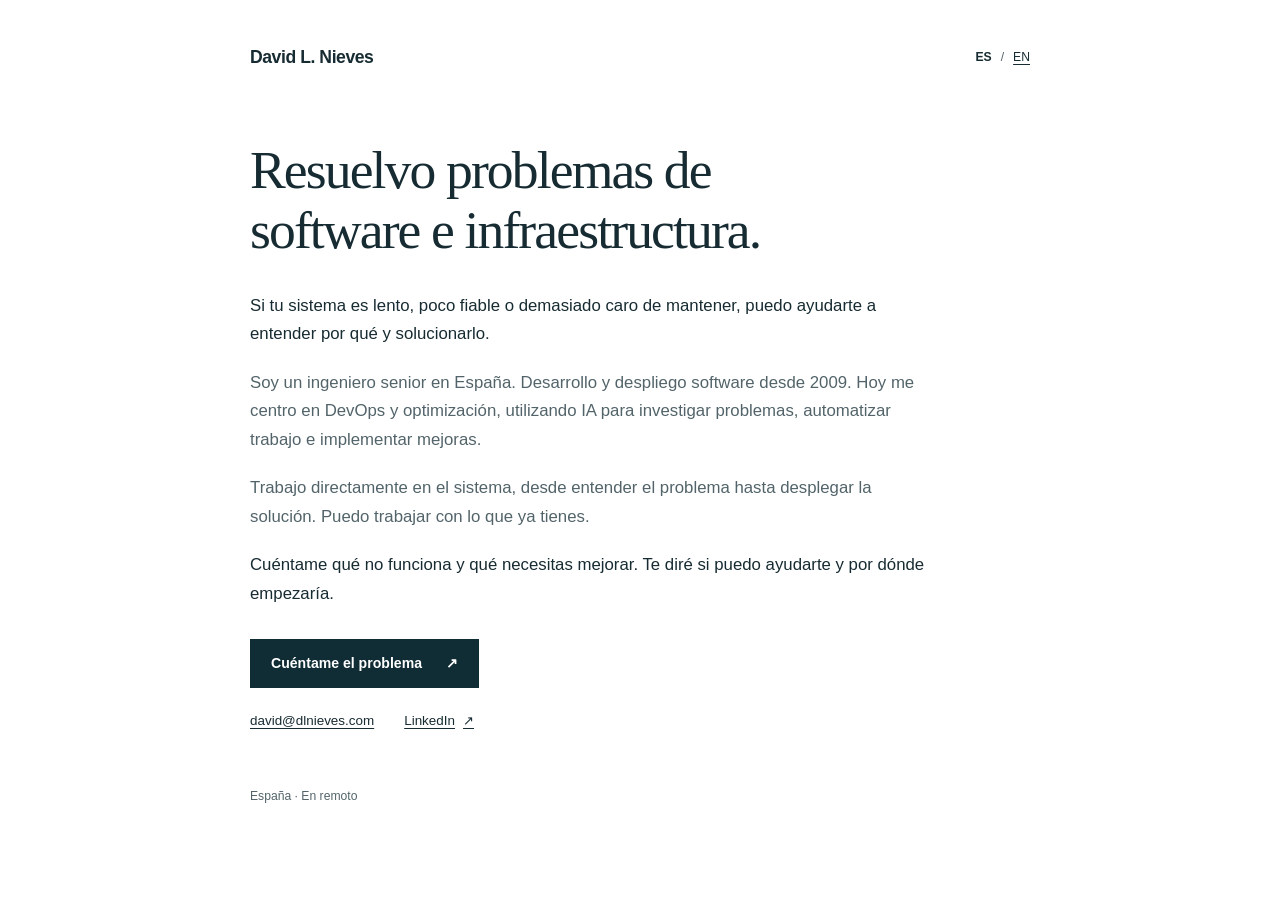
==== es/index.html @ 9851ccc9 "Publish the approved personal profile" ====
<!doctype html>
<html lang="es">
<head>
<meta charset="utf-8">
<meta name="viewport" content="width=device-width, initial-scale=1">
<title>David L. Nieves | DevOps, optimización e IA aplicada</title>
<meta name="description" content="Soy David L. Nieves, ingeniero senior en España. Resuelvo problemas de software e infraestructura con DevOps, optimización y uso práctico de IA.">
<meta name="theme-color" content="#102c35">
<link rel="canonical" href="https://dlnieves.com/es/">
<link rel="alternate" hreflang="en" href="https://dlnieves.com/">
<link rel="alternate" hreflang="es" href="https://dlnieves.com/es/">
<link rel="alternate" hreflang="x-default" href="https://dlnieves.com/">
<meta property="og:type" content="profile">
<meta property="og:title" content="David L. Nieves | DevOps, optimización e IA aplicada">
<meta property="og:description" content="Soy David L. Nieves, ingeniero senior en España. Resuelvo problemas de software e infraestructura con DevOps, optimización y uso práctico de IA.">
<meta property="og:url" content="https://dlnieves.com/es/">
<meta property="og:site_name" content="David L. Nieves">
<meta property="og:locale" content="es_ES">
<meta name="twitter:card" content="summary">
<link rel="alternate" type="application/json" href="../profile.json" title="Professional profile data">
<script type="application/ld+json">{"@context":"https://schema.org","@graph":[{"@type":"Person","@id":"https://dlnieves.com/#person","name":"David L. Nieves","url":"https://dlnieves.com/","jobTitle":"Software Engineer","description":"Soy un ingeniero senior en España. Desarrollo y despliego software desde 2009. Hoy me centro en DevOps y optimización, utilizando IA para investigar problemas, automatizar trabajo e implementar mejoras.","email":"mailto:david@dlnieves.com","sameAs":["https://www.linkedin.com/in/david-leonardo-nieves-naranjo/"],"homeLocation":{"@type":"Country","name":"Spain"},"knowsLanguage":["Spanish","English","French"],"knowsAbout":["DevOps","System optimization","Applied AI","Software engineering","Infrastructure"]},{"@type":"ProfilePage","@id":"https://dlnieves.com/es/#profile","url":"https://dlnieves.com/es/","name":"David L. Nieves | DevOps, optimización e IA aplicada","description":"Soy David L. Nieves, ingeniero senior en España. Resuelvo problemas de software e infraestructura con DevOps, optimización y uso práctico de IA.","inLanguage":"es","mainEntity":{"@id":"https://dlnieves.com/#person"}}]}</script>
<link rel="icon" href="../favicon.svg" type="image/svg+xml">
<link rel="stylesheet" href="../style.css">
</head>
<body class="personal-page">
<a class="skip-link" href="#main">Saltar al contenido</a>
<header class="personal-header personal-width">
  <h1>David L. Nieves</h1>
  <div class="language-switch" aria-label="Idioma"><span aria-current="page">ES</span><span aria-hidden="true">/</span><a href="../" lang="en" hreflang="en">EN</a></div>
</header>
<main id="main" class="personal-main personal-width" tabindex="-1">
  <p class="personal-lead">Resuelvo problemas de software e infraestructura.</p>
  <div class="personal-copy">
    <p>Si tu sistema es lento, poco fiable o demasiado caro de mantener, puedo ayudarte a entender por qué y solucionarlo.</p>
    <p>Soy un ingeniero senior en España. Desarrollo y despliego software desde 2009. Hoy me centro en DevOps y optimización, utilizando IA para investigar problemas, automatizar trabajo e implementar mejoras.</p>
    <p>Trabajo directamente en el sistema, desde entender el problema hasta desplegar la solución. Puedo trabajar con lo que ya tienes.</p>
    <p>Cuéntame qué no funciona y qué necesitas mejorar. Te diré si puedo ayudarte y por dónde empezaría.</p>
  </div>
  <a class="button button-primary personal-cta" href="mailto:david@dlnieves.com">Cuéntame el problema<span aria-hidden="true">↗</span></a>
  <div class="personal-links"><a href="mailto:david@dlnieves.com">david@dlnieves.com</a><a href="https://www.linkedin.com/in/david-leonardo-nieves-naranjo/" rel="me">LinkedIn<span aria-hidden="true">↗</span></a></div>
</main>
<footer class="personal-footer personal-width"><p>España · En remoto</p></footer>
</body>
</html>
---- style.css ----
:root {
  color-scheme: light;
  --ink: #172b32;
  --muted: #52646a;
  --accent: #102c35;
  --accent-hover: #254b56;
  --paper: #ffffff;
  --tint: #f0f4f3;
  --line: #d7e0de;
  --focus: #ad5e23;
  --font-body: -apple-system, BlinkMacSystemFont, "Segoe UI", Arial, sans-serif;
  --font-display: Georgia, "Times New Roman", serif;
  --page-width: 1120px;
}
*, *::before, *::after { box-sizing: border-box; }
html { scroll-behavior: smooth; scroll-padding-top: 2rem; }
body { margin: 0; background: var(--paper); color: var(--ink); font: 400 18px/1.65 var(--font-body); -webkit-font-smoothing: antialiased; }
h1, h2, h3, p, ul, dl, dd { margin: 0; }
h1, h2, h3 { text-wrap: balance; }
h1, h2 { font-family: var(--font-display); font-weight: 400; letter-spacing: -.035em; }
h1 { font-size: clamp(3rem, 6.2vw, 5.3rem); line-height: 1.06; }
h2 { font-size: clamp(1.9rem, 3vw, 2.45rem); line-height: 1.2; }
h3 { font-size: 1.12rem; line-height: 1.4; font-weight: 650; letter-spacing: -.015em; }
a { color: inherit; text-decoration-thickness: 1px; text-underline-offset: .24em; }
a:hover { color: var(--accent-hover); }
button { font: inherit; color: inherit; cursor: pointer; }
a, button { -webkit-tap-highlight-color: transparent; }
:focus-visible { outline: 3px solid var(--focus); outline-offset: 5px; }
[hidden] { display: none !important; }
::selection { color: var(--paper); background: var(--accent); }
@media (prefers-reduced-motion: reduce) { html { scroll-behavior: auto; } }
.page-width { width: min(var(--page-width), calc(100% - 48px)); margin-inline: auto; }
.personal-width { width: min(780px, calc(100% - 64px)); margin-inline: auto; }
.personal-header { display: flex; align-items: center; justify-content: space-between; gap: 28px; padding-top: 45px; }
.personal-main { padding-top: 70px; padding-bottom: 54px; }
.personal-copy { max-width: 690px; }
.personal-copy p + p { margin-top: 20px; }
.personal-links { display: flex; align-items: center; flex-wrap: wrap; gap: 12px 30px; margin-top: 22px; }
.personal-footer { padding-bottom: 32px; }
.error-page { padding-block: 80px; }
.error-page p { margin-block: 20px 30px; }
@media (max-width: 600px) {
  .personal-width { width: calc(100% - 40px); }
  .personal-header { padding-top: 28px; }
  .personal-main { padding-top: 44px; padding-bottom: 40px; }
}
.skip-link { position: absolute; left: 20px; top: -100px; padding: 10px 18px; background: var(--paper); z-index: 10; }
.skip-link:focus { top: 12px; }
.personal-header h1 { font-family: var(--font-body); font-size: 1.1rem; line-height: 1.4; font-weight: 650; letter-spacing: -.025em; }
.language-switch { display: flex; align-items: center; gap: 9px; font-size: .76rem; }
.language-switch [aria-current] { font-weight: 700; }
.language-switch > span:nth-child(2) { color: var(--muted); }
.personal-lead { max-width: 760px; font-family: var(--font-display); font-size: clamp(2.2rem, 4.7vw, 3.35rem); line-height: 1.12; letter-spacing: -.035em; text-wrap: balance; margin-bottom: 32px; }
.personal-copy { font-size: 1.05rem; line-height: 1.7; }
.personal-copy p { color: var(--muted); }
.personal-copy p:first-child, .personal-copy p:last-child { color: var(--ink); }
.button { display: inline-flex; align-items: center; justify-content: center; gap: 24px; min-height: 48px; padding: 12px 20px; text-decoration: none; font-size: .88rem; font-weight: 600; border: 1px solid transparent; }
.button-primary { background: var(--accent); color: var(--paper); }
.button-primary:hover { color: var(--paper); background: var(--accent-hover); }
.personal-cta { margin-top: 30px; }
.personal-links { font-size: .84rem; }
.personal-links a { display: inline-flex; align-items: center; gap: 8px; }
.personal-footer { font-size: .76rem; color: var(--muted); }
@media (max-width: 420px) {
  .personal-copy { font-size: 1rem; }
  .personal-lead { margin-bottom: 26px; }
}
@media print {

body { color: #000; background: white; font-size: 11pt; }
.personal-width { width: 100%; max-width: none; }
.personal-header { padding: 0; }
.personal-header h1 { font-size: 14pt; }
.language-switch, .skip-link, .personal-cta, .personal-footer { display: none !important; }
.personal-main { padding-top: 24px; padding-bottom: 0; }
.personal-lead { font-size: 28pt; margin-bottom: 20px; }
.personal-copy { max-width: none; font-size: 11pt; line-height: 1.6; }
.personal-copy p { color: #000; }
.personal-copy p + p { margin-top: 14px; }
.personal-links { margin-top: 24px; font-size: 10pt; }
.personal-links a { color: #000; text-decoration: none; }
}
@page { size: A4; margin: 20mm; }
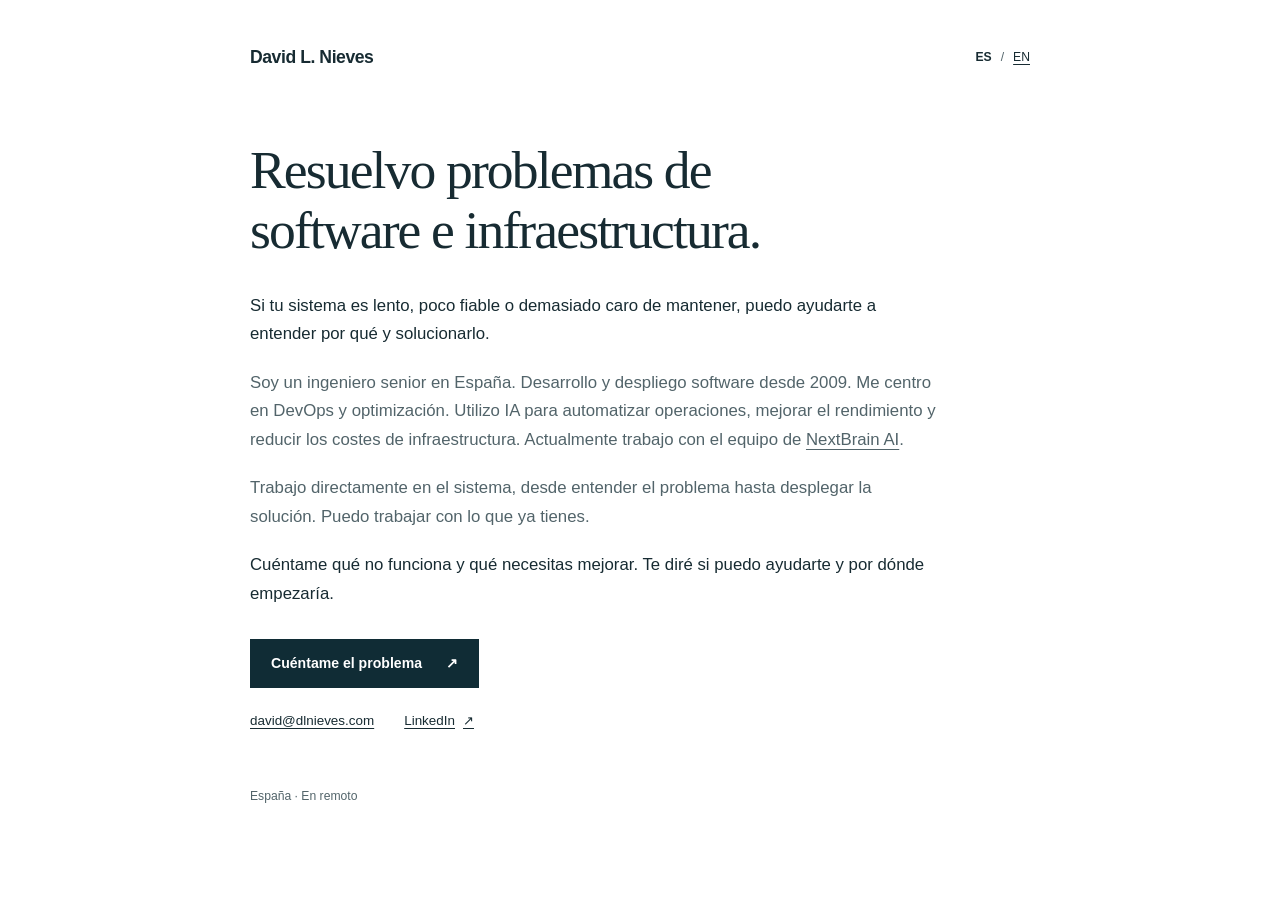
==== commit 411bc4df: "Strengthen AI focus and add current NextBrain work" ====
--- a/es/index.html
+++ b/es/index.html
@@ -18,7 +18,7 @@
 <meta property="og:locale" content="es_ES">
 <meta name="twitter:card" content="summary">
 <link rel="alternate" type="application/json" href="../profile.json" title="Professional profile data">
-<script type="application/ld+json">{"@context":"https://schema.org","@graph":[{"@type":"Person","@id":"https://dlnieves.com/#person","name":"David L. Nieves","url":"https://dlnieves.com/","jobTitle":"Software Engineer","description":"Soy un ingeniero senior en España. Desarrollo y despliego software desde 2009. Hoy me centro en DevOps y optimización, utilizando IA para investigar problemas, automatizar trabajo e implementar mejoras.","email":"mailto:david@dlnieves.com","sameAs":["https://www.linkedin.com/in/david-leonardo-nieves-naranjo/"],"homeLocation":{"@type":"Country","name":"Spain"},"knowsLanguage":["Spanish","English","French"],"knowsAbout":["DevOps","System optimization","Applied AI","Software engineering","Infrastructure"]},{"@type":"ProfilePage","@id":"https://dlnieves.com/es/#profile","url":"https://dlnieves.com/es/","name":"David L. Nieves | DevOps, optimización e IA aplicada","description":"Soy David L. Nieves, ingeniero senior en España. Resuelvo problemas de software e infraestructura con DevOps, optimización y uso práctico de IA.","inLanguage":"es","mainEntity":{"@id":"https://dlnieves.com/#person"}}]}</script>
+<script type="application/ld+json">{"@context":"https://schema.org","@graph":[{"@type":"Person","@id":"https://dlnieves.com/#person","name":"David L. Nieves","url":"https://dlnieves.com/","jobTitle":"Software Engineer","description":"Soy un ingeniero senior en España. Desarrollo y despliego software desde 2009. Me centro en DevOps y optimización. Utilizo IA para automatizar operaciones, mejorar el rendimiento y reducir los costes de infraestructura. Actualmente trabajo con el equipo de NextBrain AI.","email":"mailto:david@dlnieves.com","sameAs":["https://www.linkedin.com/in/david-leonardo-nieves-naranjo/"],"homeLocation":{"@type":"Country","name":"Spain"},"knowsLanguage":["Spanish","English","French"],"knowsAbout":["DevOps","System optimization","Applied AI","Software engineering","Infrastructure"]},{"@type":"ProfilePage","@id":"https://dlnieves.com/es/#profile","url":"https://dlnieves.com/es/","name":"David L. Nieves | DevOps, optimización e IA aplicada","description":"Soy David L. Nieves, ingeniero senior en España. Resuelvo problemas de software e infraestructura con DevOps, optimización y uso práctico de IA.","inLanguage":"es","mainEntity":{"@id":"https://dlnieves.com/#person"}}]}</script>
 <link rel="icon" href="../favicon.svg" type="image/svg+xml">
 <link rel="stylesheet" href="../style.css">
 </head>
@@ -32,7 +32,7 @@
   <p class="personal-lead">Resuelvo problemas de software e infraestructura.</p>
   <div class="personal-copy">
     <p>Si tu sistema es lento, poco fiable o demasiado caro de mantener, puedo ayudarte a entender por qué y solucionarlo.</p>
-    <p>Soy un ingeniero senior en España. Desarrollo y despliego software desde 2009. Hoy me centro en DevOps y optimización, utilizando IA para investigar problemas, automatizar trabajo e implementar mejoras.</p>
+    <p>Soy un ingeniero senior en España. Desarrollo y despliego software desde 2009. Me centro en DevOps y optimización. Utilizo IA para automatizar operaciones, mejorar el rendimiento y reducir los costes de infraestructura. Actualmente trabajo con el equipo de <a href="https://nextbrain.ai/">NextBrain AI</a>.</p>
     <p>Trabajo directamente en el sistema, desde entender el problema hasta desplegar la solución. Puedo trabajar con lo que ya tienes.</p>
     <p>Cuéntame qué no funciona y qué necesitas mejorar. Te diré si puedo ayudarte y por dónde empezaría.</p>
   </div>
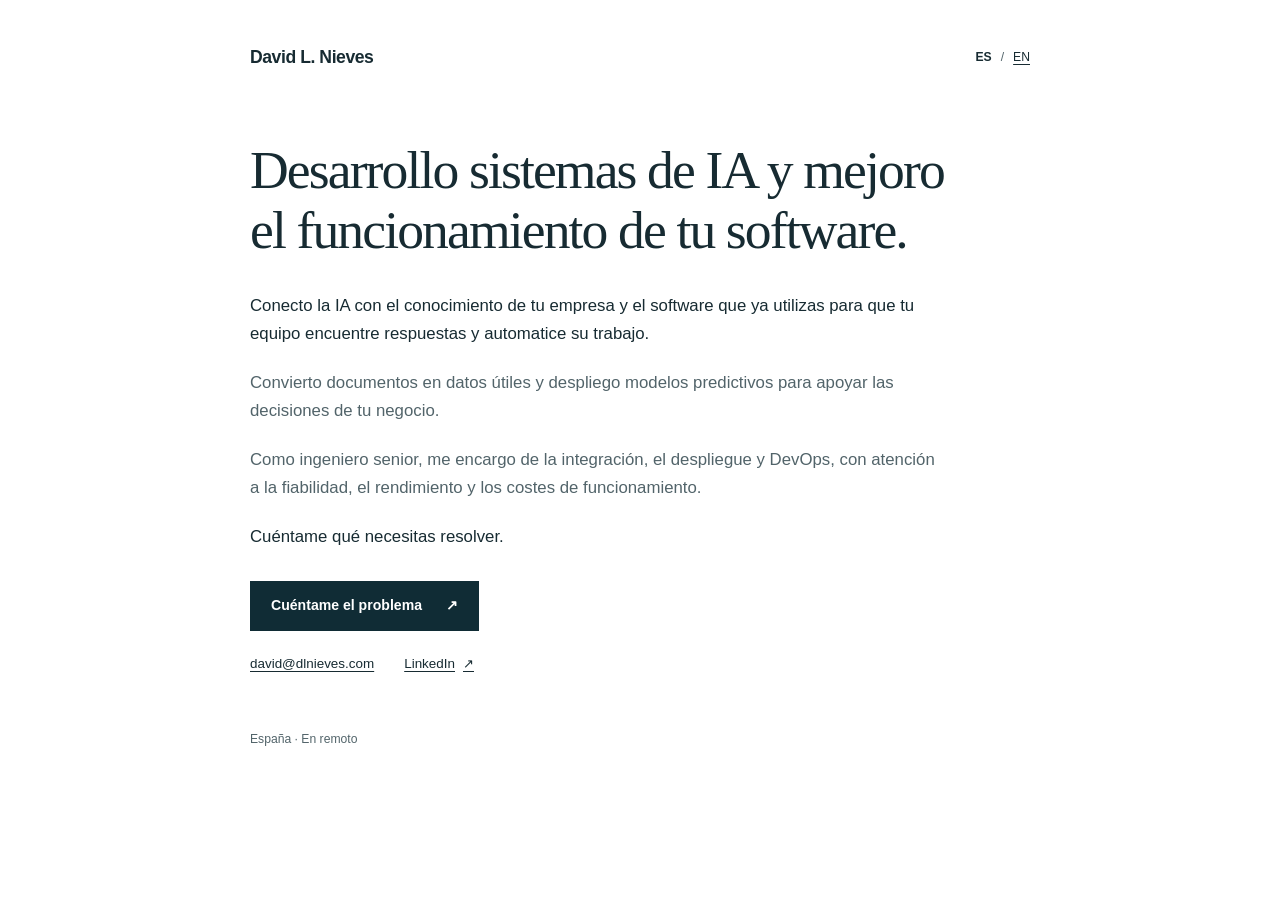
==== commit e35d39d7: "Describe concrete AI engineering and DevOps services" ====
--- a/es/index.html
+++ b/es/index.html
@@ -4,7 +4,7 @@
 <meta charset="utf-8">
 <meta name="viewport" content="width=device-width, initial-scale=1">
 <title>David L. Nieves | DevOps, optimización e IA aplicada</title>
-<meta name="description" content="Soy David L. Nieves, ingeniero senior en España. Resuelvo problemas de software e infraestructura con DevOps, optimización y uso práctico de IA.">
+<meta name="description" content="Soy David L. Nieves. Desarrollo sistemas de IA, automatizo procesos de negocio y mejoro el rendimiento, la fiabilidad y los costes del software.">
 <meta name="theme-color" content="#102c35">
 <link rel="canonical" href="https://dlnieves.com/es/">
 <link rel="alternate" hreflang="en" href="https://dlnieves.com/">
@@ -12,13 +12,13 @@
 <link rel="alternate" hreflang="x-default" href="https://dlnieves.com/">
 <meta property="og:type" content="profile">
 <meta property="og:title" content="David L. Nieves | DevOps, optimización e IA aplicada">
-<meta property="og:description" content="Soy David L. Nieves, ingeniero senior en España. Resuelvo problemas de software e infraestructura con DevOps, optimización y uso práctico de IA.">
+<meta property="og:description" content="Soy David L. Nieves. Desarrollo sistemas de IA, automatizo procesos de negocio y mejoro el rendimiento, la fiabilidad y los costes del software.">
 <meta property="og:url" content="https://dlnieves.com/es/">
 <meta property="og:site_name" content="David L. Nieves">
 <meta property="og:locale" content="es_ES">
 <meta name="twitter:card" content="summary">
 <link rel="alternate" type="application/json" href="../profile.json" title="Professional profile data">
-<script type="application/ld+json">{"@context":"https://schema.org","@graph":[{"@type":"Person","@id":"https://dlnieves.com/#person","name":"David L. Nieves","url":"https://dlnieves.com/","jobTitle":"Software Engineer","description":"Soy un ingeniero senior en España. Desarrollo y despliego software desde 2009. Me centro en DevOps y optimización. Utilizo IA para automatizar operaciones, mejorar el rendimiento y reducir los costes de infraestructura. Actualmente trabajo con el equipo de NextBrain AI.","email":"mailto:david@dlnieves.com","sameAs":["https://www.linkedin.com/in/david-leonardo-nieves-naranjo/"],"homeLocation":{"@type":"Country","name":"Spain"},"knowsLanguage":["Spanish","English","French"],"knowsAbout":["DevOps","System optimization","Applied AI","Software engineering","Infrastructure"]},{"@type":"ProfilePage","@id":"https://dlnieves.com/es/#profile","url":"https://dlnieves.com/es/","name":"David L. Nieves | DevOps, optimización e IA aplicada","description":"Soy David L. Nieves, ingeniero senior en España. Resuelvo problemas de software e infraestructura con DevOps, optimización y uso práctico de IA.","inLanguage":"es","mainEntity":{"@id":"https://dlnieves.com/#person"}}]}</script>
+<script type="application/ld+json">{"@context":"https://schema.org","@graph":[{"@type":"Person","@id":"https://dlnieves.com/#person","name":"David L. Nieves","url":"https://dlnieves.com/","jobTitle":"Senior Software Engineer","description":"Desarrollo sistemas de IA y mejoro el funcionamiento de tu software. Conecto la IA con el conocimiento de tu empresa y el software que ya utilizas para que tu equipo encuentre respuestas y automatice su trabajo. Convierto documentos en datos útiles y despliego modelos predictivos para apoyar las decisiones de tu negocio. Como ingeniero senior, me encargo de la integración, el despliegue y DevOps, con atención a la fiabilidad, el rendimiento y los costes de funcionamiento.","email":"mailto:david@dlnieves.com","sameAs":["https://www.linkedin.com/in/david-leonardo-nieves-naranjo/"],"homeLocation":{"@type":"Country","name":"Spain"},"knowsLanguage":["Spanish","English","French"],"knowsAbout":["DevOps","System optimization","Applied AI","AI model deployment","Retrieval-augmented generation","Document processing","Workflow automation","Software engineering","Infrastructure"]},{"@type":"ProfilePage","@id":"https://dlnieves.com/es/#profile","url":"https://dlnieves.com/es/","name":"David L. Nieves | DevOps, optimización e IA aplicada","description":"Soy David L. Nieves. Desarrollo sistemas de IA, automatizo procesos de negocio y mejoro el rendimiento, la fiabilidad y los costes del software.","inLanguage":"es","mainEntity":{"@id":"https://dlnieves.com/#person"}}]}</script>
 <link rel="icon" href="../favicon.svg" type="image/svg+xml">
 <link rel="stylesheet" href="../style.css">
 </head>
@@ -29,12 +29,12 @@
   <div class="language-switch" aria-label="Idioma"><span aria-current="page">ES</span><span aria-hidden="true">/</span><a href="../" lang="en" hreflang="en">EN</a></div>
 </header>
 <main id="main" class="personal-main personal-width" tabindex="-1">
-  <p class="personal-lead">Resuelvo problemas de software e infraestructura.</p>
+  <p class="personal-lead">Desarrollo sistemas de IA y mejoro el funcionamiento de tu software.</p>
   <div class="personal-copy">
-    <p>Si tu sistema es lento, poco fiable o demasiado caro de mantener, puedo ayudarte a entender por qué y solucionarlo.</p>
-    <p>Soy un ingeniero senior en España. Desarrollo y despliego software desde 2009. Me centro en DevOps y optimización. Utilizo IA para automatizar operaciones, mejorar el rendimiento y reducir los costes de infraestructura. Actualmente trabajo con el equipo de <a href="https://nextbrain.ai/">NextBrain AI</a>.</p>
-    <p>Trabajo directamente en el sistema, desde entender el problema hasta desplegar la solución. Puedo trabajar con lo que ya tienes.</p>
-    <p>Cuéntame qué no funciona y qué necesitas mejorar. Te diré si puedo ayudarte y por dónde empezaría.</p>
+    <p>Conecto la IA con el conocimiento de tu empresa y el software que ya utilizas para que tu equipo encuentre respuestas y automatice su trabajo.</p>
+    <p>Convierto documentos en datos útiles y despliego modelos predictivos para apoyar las decisiones de tu negocio.</p>
+    <p>Como ingeniero senior, me encargo de la integración, el despliegue y DevOps, con atención a la fiabilidad, el rendimiento y los costes de funcionamiento.</p>
+    <p>Cuéntame qué necesitas resolver.</p>
   </div>
   <a class="button button-primary personal-cta" href="mailto:david@dlnieves.com">Cuéntame el problema<span aria-hidden="true">↗</span></a>
   <div class="personal-links"><a href="mailto:david@dlnieves.com">david@dlnieves.com</a><a href="https://www.linkedin.com/in/david-leonardo-nieves-naranjo/" rel="me">LinkedIn<span aria-hidden="true">↗</span></a></div>
